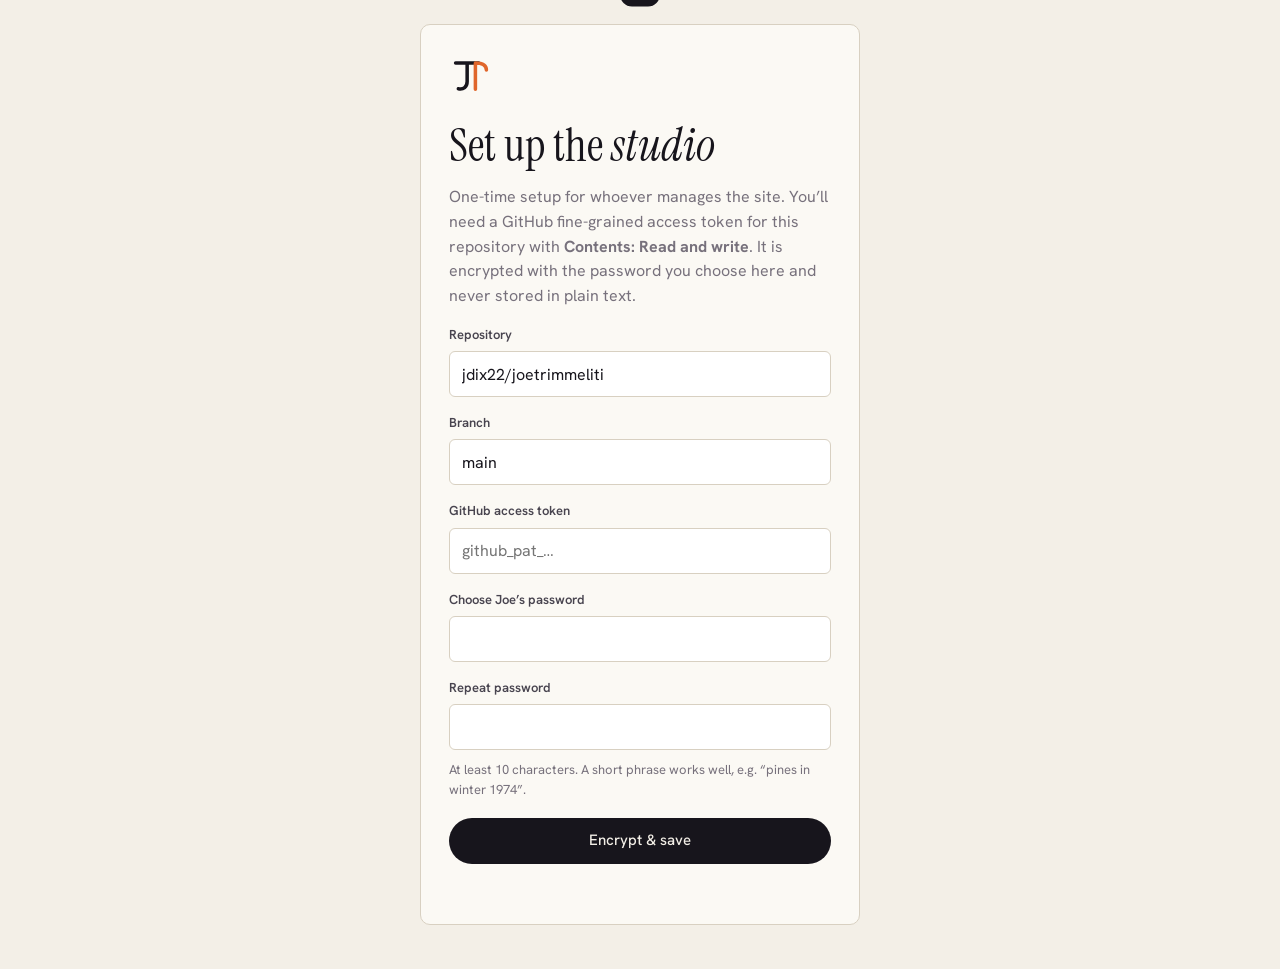
==== admin/index.html @ e1bfbe5d "Redesigned portfolio site for Joe Trimmeliti with private studio admin Gallery of all 31 paintings w" ====
<!doctype html>
<html lang="en-CA">
<head>
<meta charset="utf-8">
<meta name="viewport" content="width=device-width, initial-scale=1">
<meta name="robots" content="noindex, nofollow, noarchive">
<meta name="referrer" content="no-referrer">
<title>Studio — Joe Trimmeliti</title>
<link rel="icon" href="../img/favicon.svg" type="image/svg+xml">
<link rel="preconnect" href="https://fonts.googleapis.com">
<link rel="preconnect" href="https://fonts.gstatic.com" crossorigin>
<link href="https://fonts.googleapis.com/css2?family=Hanken+Grotesk:wght@400;500;600&family=Instrument+Serif:ital@0;1&display=swap" rel="stylesheet">
<link rel="stylesheet" href="admin.css">
</head>
<body>

<!-- LOADING -->
<section class="screen center" id="screen-loading">
  <p class="muted">Opening the studio…</p>
</section>

<!-- ONE-TIME SETUP (only shown before a password exists) -->
<section class="screen center" id="screen-setup" hidden>
  <form class="card narrow" id="setup-form" autocomplete="off">
    <svg class="mark" viewBox="0 0 40 40" aria-hidden="true"><path d="M6 9h21M16.5 9v17c0 5-3.5 7.5-8 6.5" fill="none" stroke="currentColor" stroke-width="3.2" stroke-linecap="round"/><path d="M24 9v24M24 9c6 0 10 2 10 6.5" fill="none" stroke="#e0662b" stroke-width="3.2" stroke-linecap="round"/></svg>
    <h1>Set up the <em>studio</em></h1>
    <p class="muted">One-time setup for whoever manages the site. You’ll need a GitHub fine-grained access token for this repository with <b>Contents: Read and write</b>. It is encrypted with the password you choose here and never stored in plain text.</p>
    <label class="field"><span>Repository</span><input name="repo" required placeholder="owner/repo"></label>
    <label class="field"><span>Branch</span><input name="branch" required value="main"></label>
    <label class="field"><span>GitHub access token</span><input name="token" type="password" required placeholder="github_pat_…"></label>
    <label class="field"><span>Choose Joe’s password</span><input name="pw" type="password" required minlength="10" autocomplete="new-password"></label>
    <label class="field"><span>Repeat password</span><input name="pw2" type="password" required minlength="10" autocomplete="new-password"></label>
    <p class="hint">At least 10 characters. A short phrase works well, e.g. “pines in winter 1974”.</p>
    <button class="btn btn-dark btn-wide" type="submit">Encrypt &amp; save</button>
    <p class="status" role="status"></p>
  </form>
</section>

<!-- LOGIN -->
<section class="screen center" id="screen-login" hidden>
  <form class="card narrow" id="login-form">
    <svg class="mark" viewBox="0 0 40 40" aria-hidden="true"><path d="M6 9h21M16.5 9v17c0 5-3.5 7.5-8 6.5" fill="none" stroke="currentColor" stroke-width="3.2" stroke-linecap="round"/><path d="M24 9v24M24 9c6 0 10 2 10 6.5" fill="none" stroke="#e0662b" stroke-width="3.2" stroke-linecap="round"/></svg>
    <h1>Joe’s <em>studio</em></h1>
    <p class="muted">Sign in to add, edit or remove paintings.</p>
    <input type="text" name="username" value="joe" autocomplete="username" hidden>
    <label class="field"><span>Password</span><input name="pw" type="password" required autocomplete="current-password" autofocus></label>
    <button class="btn btn-dark btn-wide" type="submit">Sign in</button>
    <p class="status" role="status"></p>
  </form>
</section>

<!-- DASHBOARD -->
<section class="screen" id="screen-app" hidden>
  <header class="topbar">
    <div class="topbar-l">
      <svg class="mark sm" viewBox="0 0 40 40" aria-hidden="true"><path d="M6 9h21M16.5 9v17c0 5-3.5 7.5-8 6.5" fill="none" stroke="currentColor" stroke-width="3.2" stroke-linecap="round"/><path d="M24 9v24M24 9c6 0 10 2 10 6.5" fill="none" stroke="#e0662b" stroke-width="3.2" stroke-linecap="round"/></svg>
      <strong>Studio</strong>
    </div>
    <nav class="tabs" role="tablist">
      <button role="tab" class="is-on" data-tab="paintings">Paintings</button>
      <button role="tab" data-tab="events">Events</button>
      <button role="tab" data-tab="settings">Settings</button>
    </nav>
    <div class="topbar-r">
      <a href="../" target="_blank" rel="noopener">View site ↗</a>
      <button class="linkish" id="logout">Sign out</button>
    </div>
  </header>

  <main class="app-main">
    <!-- paintings -->
    <section class="tab-panel" id="tab-paintings">
      <div class="panel-head">
        <div>
          <h2>Paintings</h2>
          <p class="muted" id="count-line"></p>
        </div>
        <button class="btn btn-dark" id="add-art">+ Add a painting</button>
      </div>
      <p class="tip">Use the arrows to set the order paintings appear on the site. The ★ painting is shown large near the top of the home page.</p>
      <ul class="art-list" id="art-list"></ul>
    </section>

    <!-- events -->
    <section class="tab-panel" id="tab-events" hidden>
      <div class="panel-head">
        <div><h2>Shows &amp; events</h2><p class="muted">Upcoming events show at the top of the Events section; past ones move to “Past shows” automatically.</p></div>
        <button class="btn btn-dark" id="add-event">+ Add an event</button>
      </div>
      <ul class="event-list" id="event-list"></ul>
    </section>

    <!-- settings -->
    <section class="tab-panel" id="tab-settings" hidden>
      <div class="panel-head"><div><h2>Settings</h2></div></div>
      <form class="card" id="pw-form" autocomplete="off">
        <h3>Change password</h3>
        <label class="field"><span>New password</span><input name="pw" type="password" minlength="10" required autocomplete="new-password"></label>
        <label class="field"><span>Repeat new password</span><input name="pw2" type="password" minlength="10" required autocomplete="new-password"></label>
        <button class="btn btn-dark" type="submit">Change password</button>
        <p class="status" role="status"></p>
      </form>
      <div class="card">
        <h3>How publishing works</h3>
        <p class="muted">Your edits are kept on this page until you press <b>Publish</b>. Publishing saves everything to the website in one go, and the public site updates within a minute or two. If you close the page before publishing, unpublished edits are lost.</p>
      </div>
    </section>
  </main>

  <!-- publish bar -->
  <div class="publish-bar" id="publish-bar" hidden>
    <p><b id="pending-count">0</b> unpublished change(s)</p>
    <div>
      <button class="btn btn-ghost" id="discard">Discard</button>
      <button class="btn btn-accent" id="publish">Publish to website</button>
    </div>
  </div>
</section>

<!-- PAINTING EDITOR -->
<dialog class="editor" id="art-editor">
  <form method="dialog" id="art-form">
    <header class="editor-head">
      <h2 id="art-editor-title">Add a painting</h2>
      <button class="x" value="cancel" formnovalidate aria-label="Close">×</button>
    </header>
    <div class="editor-body">
      <label class="drop" id="drop">
        <input type="file" accept="image/*" id="art-file">
        <img id="art-preview" alt="" hidden>
        <span class="drop-msg" id="drop-msg"><b>Choose a photo</b> or drag it here<br><small>JPG or PNG. It will be resized automatically.</small></span>
      </label>
      <div class="editor-fields">
        <label class="field"><span>Title</span><input name="title" required maxlength="80"></label>
        <label class="field"><span>Medium</span><input name="medium" list="mediums" maxlength="80" placeholder="e.g. Oil on gallery canvas"></label>
        <datalist id="mediums">
          <option value="Oil on gallery canvas"><option value="Oil on stretched canvas"><option value="Acrylic on gallery canvas">
          <option value="Acrylic on stretched canvas"><option value="Oil and acrylic on stretched canvas"><option value="Acrylic on wood panel">
          <option value="Oil on gallery canvas, natural frame"><option value="Oil on gallery canvas, white frame">
        </datalist>
        <div class="field-row">
          <label class="field"><span>Width (inches)</span><input name="sw" type="number" min="1" max="200" step="0.5" inputmode="decimal"></label>
          <label class="field"><span>Height (inches)</span><input name="sh" type="number" min="1" max="200" step="0.5" inputmode="decimal"></label>
        </div>
        <div class="field-row">
          <label class="field"><span>Price ($)</span><input name="price" type="number" min="0" step="10" inputmode="numeric" placeholder="Leave blank for “Inquire”"></label>
          <label class="field"><span>Status</span>
            <select name="status"><option value="available">Available</option><option value="sold">Sold</option></select>
          </label>
        </div>
        <label class="check"><input type="checkbox" name="featured"> <span>★ Feature this painting on the home page</span></label>
        <label class="check"><input type="checkbox" name="hidden"> <span>Hide from the website for now</span></label>
      </div>
    </div>
    <footer class="editor-foot">
      <p class="status" id="art-status" role="status"></p>
      <button class="btn btn-ghost" value="cancel" formnovalidate>Cancel</button>
      <button class="btn btn-dark" id="art-save" value="save">Save painting</button>
    </footer>
  </form>
</dialog>

<!-- EVENT EDITOR -->
<dialog class="editor" id="event-editor">
  <form method="dialog" id="event-form">
    <header class="editor-head">
      <h2 id="event-editor-title">Add an event</h2>
      <button class="x" value="cancel" formnovalidate aria-label="Close">×</button>
    </header>
    <div class="editor-body">
      <label class="drop small" id="ev-drop">
        <input type="file" accept="image/*" id="ev-file">
        <img id="ev-preview" alt="" hidden>
        <span class="drop-msg" id="ev-drop-msg"><b>Poster</b> (optional)</span>
      </label>
      <div class="editor-fields">
        <label class="field"><span>Event name</span><input name="title" required maxlength="100"></label>
        <div class="field-row">
          <label class="field"><span>Date</span><input name="date" type="date" required></label>
          <label class="field"><span>Time</span><input name="time" maxlength="40" placeholder="10:00 am – 4:00 pm"></label>
        </div>
        <label class="field"><span>Venue</span><input name="venue" required maxlength="100"></label>
        <label class="field"><span>Address</span><input name="address" maxlength="160" placeholder="Street, town, province"></label>
      </div>
    </div>
    <footer class="editor-foot">
      <p class="status" role="status"></p>
      <button class="btn btn-ghost" value="cancel" formnovalidate>Cancel</button>
      <button class="btn btn-dark" value="save">Save event</button>
    </footer>
  </form>
</dialog>

<div class="toast" id="toast" role="status" aria-live="polite"></div>

<script src="admin.js" defer></script>
</body>
</html>
---- admin/admin.css ----
:root {
  --wall: #f3efe7; --wall-2: #e9e3d6; --card: #fbf9f4; --ink: #17151c; --ink-2: #48444f; --muted: #77717c; --line: #d8d0c1;
  --night: #121117; --accent: #e0662b; --ok: #1d8a6f; --bad: #b23452;
  --serif: "Instrument Serif", Georgia, serif; --sans: "Hanken Grotesk", system-ui, sans-serif;
}
* { box-sizing: border-box; }
body { margin: 0; background: var(--wall); color: var(--ink); font: 400 16px/1.55 var(--sans); -webkit-font-smoothing: antialiased; }
[hidden] { display: none !important; }
h1, h2, h3 { font-family: var(--serif); font-weight: 400; line-height: 1.05; margin: 0 0 10px; }
h1 { font-size: 46px; } h2 { font-size: 40px; } h3 { font-size: 28px; }
h1 em, h2 em { font-style: italic; }
button { font: inherit; color: inherit; cursor: pointer; }
.muted { color: var(--muted); }
.hint { color: var(--muted); font-size: 13px; margin: -6px 0 18px; }
.tip { color: var(--ink-2); font-size: 14px; background: var(--wall-2); padding: 10px 14px; border-radius: 6px; margin: 0 0 22px; }
:focus-visible { outline: 2px solid var(--accent); outline-offset: 2px; }

.screen.center { min-height: 100vh; display: grid; place-items: center; padding: 24px 16px; }
.card { background: var(--card); border: 1px solid var(--line); border-radius: 10px; padding: 28px; margin-bottom: 20px; }
.narrow { width: 100%; max-width: 440px; }
.mark { width: 44px; height: 44px; color: var(--ink); margin-bottom: 16px; }
.mark.sm { width: 28px; height: 28px; margin: 0; }

.field { display: block; margin-bottom: 16px; }
.field > span { display: block; font-size: 13px; font-weight: 600; margin-bottom: 6px; color: var(--ink-2); }
.field input, .field select {
  width: 100%; min-height: 46px; border: 1px solid var(--line); background: #fff; border-radius: 6px; padding: 10px 12px;
  font: 400 16px var(--sans); color: var(--ink);
}
.field input:focus, .field select:focus { outline: none; border-color: var(--ink); box-shadow: 0 0 0 3px rgba(224,102,43,.2); }
.field-row { display: grid; grid-template-columns: 1fr 1fr; gap: 14px; }
.check { display: flex; gap: 10px; align-items: center; margin: 4px 0 12px; font-size: 15px; cursor: pointer; }
.check input { width: 20px; height: 20px; accent-color: var(--ink); }

.btn { display: inline-flex; align-items: center; justify-content: center; min-height: 46px; padding: 0 22px; border-radius: 999px; border: 1px solid transparent; font-weight: 500; font-size: 15px; text-decoration: none; transition: background-color .2s, transform .2s; }
.btn:disabled { opacity: .55; cursor: wait; }
.btn-dark { background: var(--ink); color: var(--wall); }
.btn-dark:hover:not(:disabled) { background: #000; }
.btn-ghost { border-color: var(--line); background: transparent; }
.btn-ghost:hover { border-color: var(--ink); }
.btn-accent { background: var(--accent); color: #fff; }
.btn-accent:hover:not(:disabled) { background: #c9541c; }
.btn-wide { width: 100%; }
.linkish { background: none; border: 0; padding: 0; text-decoration: underline; color: inherit; }
.status { min-height: 1.4em; margin: 12px 0 0; font-size: 14px; }
.status.ok { color: var(--ok); } .status.bad { color: var(--bad); }

/* top bar */
.topbar {
  position: sticky; top: 0; z-index: 10; display: flex; align-items: center; justify-content: space-between; gap: 16px;
  padding: 12px 20px; background: var(--night); color: #f1ece2; flex-wrap: wrap;
}
.topbar .mark { color: #f1ece2; }
.topbar-l { display: flex; align-items: center; gap: 10px; font: 400 24px var(--serif); }
.topbar-l strong { font-weight: 400; }
.topbar-r { display: flex; gap: 18px; align-items: center; font-size: 14px; }
.topbar-r a { color: #f1ece2; }
.tabs { display: flex; gap: 4px; background: rgba(255,255,255,.08); padding: 4px; border-radius: 999px; }
.tabs button { border: 0; background: none; color: #bdb6bf; padding: 8px 16px; border-radius: 999px; font-size: 14px; font-weight: 500; }
.tabs button.is-on { background: #f1ece2; color: var(--ink); }
@media (max-width: 640px) { .tabs { order: 3; width: 100%; justify-content: space-between; } .tabs button { flex: 1; } }

.app-main { max-width: 1100px; margin: 0 auto; padding: 32px 20px 140px; }
.panel-head { display: flex; justify-content: space-between; align-items: flex-end; gap: 16px; flex-wrap: wrap; margin-bottom: 18px; }
.panel-head p { margin: 0; }

/* painting list */
.art-list, .event-list { list-style: none; margin: 0; padding: 0; display: grid; gap: 10px; }
.art-row, .event-row {
  display: grid; grid-template-columns: 34px 84px 1fr auto; gap: 16px; align-items: center;
  background: var(--card); border: 1px solid var(--line); border-radius: 10px; padding: 10px 14px 10px 10px;
}
.art-row.is-hidden-art { opacity: .55; }
.art-row.is-new { border-color: var(--accent); }
.order { display: grid; gap: 2px; }
.order button { border: 1px solid var(--line); background: #fff; border-radius: 6px; height: 28px; font-size: 13px; }
.order button:disabled { opacity: .3; cursor: default; }
.thumb { width: 84px; height: 84px; object-fit: cover; border-radius: 4px; background: var(--wall-2); }
.art-info b { display: block; font: 400 22px/1.15 var(--serif); }
.art-info small { color: var(--muted); font-size: 13px; }
.badges { display: flex; gap: 6px; flex-wrap: wrap; margin-top: 4px; }
.badge { font-size: 11px; font-weight: 600; letter-spacing: .08em; text-transform: uppercase; padding: 3px 8px; border-radius: 999px; background: var(--wall-2); color: var(--ink-2); }
.badge.sold { background: #f6dde3; color: #8f2a44; }
.badge.avail { background: #d9efe7; color: #145e4c; }
.badge.star { background: #fbe6d6; color: #8c3c12; }
.row-actions { display: flex; gap: 6px; flex-wrap: wrap; justify-content: flex-end; }
.row-actions button { border: 1px solid var(--line); background: #fff; border-radius: 999px; padding: 7px 14px; font-size: 13px; font-weight: 500; }
.row-actions button:hover { border-color: var(--ink); }
.row-actions .del:hover { border-color: var(--bad); color: var(--bad); }
.event-row { grid-template-columns: 84px 1fr auto; }
@media (max-width: 640px) {
  .art-row { grid-template-columns: 30px 64px 1fr; }
  .thumb { width: 64px; height: 64px; }
  .row-actions { grid-column: 1 / -1; justify-content: stretch; }
  .row-actions button { flex: 1; }
  .event-row { grid-template-columns: 64px 1fr; }
  .event-row .row-actions { grid-column: 1 / -1; }
}

/* publish bar */
.publish-bar {
  position: fixed; left: 50%; bottom: 18px; transform: translateX(-50%); z-index: 20;
  width: min(720px, calc(100% - 24px)); display: flex; justify-content: space-between; align-items: center; gap: 12px; flex-wrap: wrap;
  background: var(--night); color: #f1ece2; padding: 12px 12px 12px 22px; border-radius: 16px; box-shadow: 0 20px 50px -15px rgba(0,0,0,.6);
}
.publish-bar p { margin: 0; }
.publish-bar div { display: flex; gap: 8px; }
.publish-bar .btn-ghost { color: #f1ece2; border-color: rgba(241,236,226,.3); }

/* editor dialogs */
.editor { width: min(860px, calc(100% - 24px)); max-height: calc(100vh - 24px); padding: 0; border: 0; border-radius: 14px; background: var(--card); color: var(--ink); }
.editor::backdrop { background: rgba(18,17,23,.6); }
.editor form { display: flex; flex-direction: column; max-height: calc(100vh - 24px); }
.editor-head { display: flex; justify-content: space-between; align-items: center; padding: 20px 24px 8px; }
.editor-head h2 { font-size: 34px; margin: 0; }
.x { border: 0; background: none; font-size: 32px; line-height: 1; padding: 4px 8px; }
.editor-body { display: grid; grid-template-columns: 1fr 1.2fr; gap: 24px; padding: 12px 24px; overflow-y: auto; }
.editor-foot { display: flex; align-items: center; gap: 10px; justify-content: flex-end; padding: 16px 24px 20px; border-top: 1px solid var(--line); flex-wrap: wrap; }
.editor-foot .status { margin: 0 auto 0 0; }
.drop {
  position: relative; display: grid; place-items: center; min-height: 280px; border: 2px dashed var(--line); border-radius: 10px;
  background: #fff; cursor: pointer; overflow: hidden; text-align: center; padding: 16px;
}
.drop.small { min-height: 200px; }
.drop.is-over { border-color: var(--accent); background: #fff6ef; }
.drop input { position: absolute; inset: 0; opacity: 0; cursor: pointer; }
.drop img { max-width: 100%; max-height: 360px; object-fit: contain; }
.drop-msg { color: var(--muted); font-size: 14px; }
.drop-msg b { color: var(--ink); font-size: 16px; }
.drop img:not([hidden]) + .drop-msg { position: absolute; bottom: 8px; left: 8px; right: 8px; background: rgba(255,255,255,.9); border-radius: 6px; padding: 6px; font-size: 12px; }
@media (max-width: 700px) { .editor-body { grid-template-columns: 1fr; } .drop { min-height: 180px; } }

.toast {
  position: fixed; top: 16px; left: 50%; transform: translate(-50%, -140%); z-index: 100;
  background: var(--ink); color: #fff; padding: 12px 20px; border-radius: 999px; font-size: 14px; transition: transform .35s;
  max-width: calc(100% - 24px);
}
.toast.show { transform: translate(-50%, 0); }
.toast.bad { background: var(--bad); }
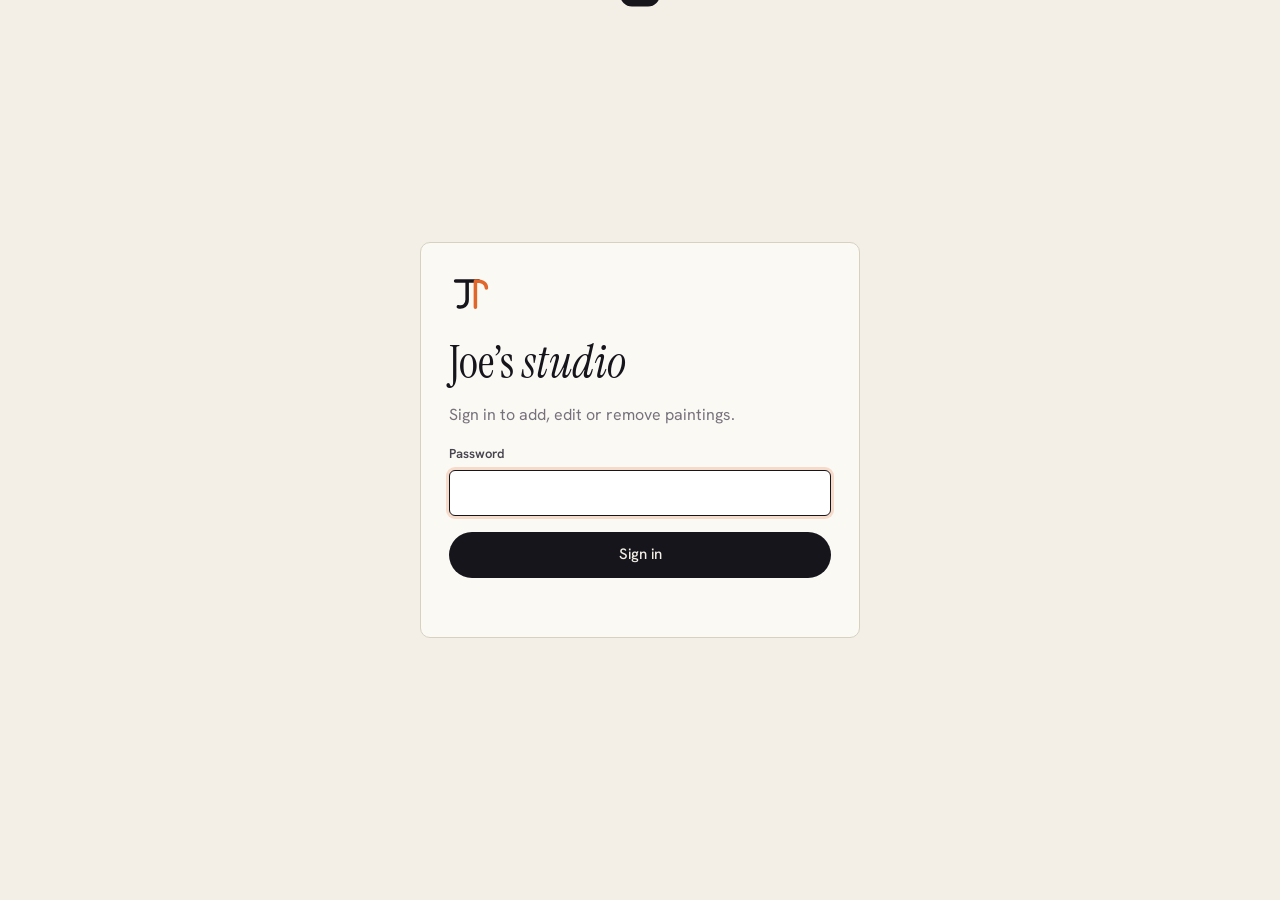
==== commit d5281d86: "Fix Your wall on desktop: version asset URLs and accept dropped photos Browsers could pair the new p" ====
--- a/admin/index.html
+++ b/admin/index.html
@@ -10,7 +10,7 @@
 <link rel="preconnect" href="https://fonts.googleapis.com">
 <link rel="preconnect" href="https://fonts.gstatic.com" crossorigin>
 <link href="https://fonts.googleapis.com/css2?family=Hanken+Grotesk:wght@400;500;600&family=Instrument+Serif:ital@0;1&display=swap" rel="stylesheet">
-<link rel="stylesheet" href="admin.css">
+<link rel="stylesheet" href="admin.css?v=2">
 </head>
 <body>
 
@@ -193,6 +193,6 @@
 
 <div class="toast" id="toast" role="status" aria-live="polite"></div>
 
-<script src="admin.js" defer></script>
+<script src="admin.js?v=2" defer></script>
 </body>
 </html>
